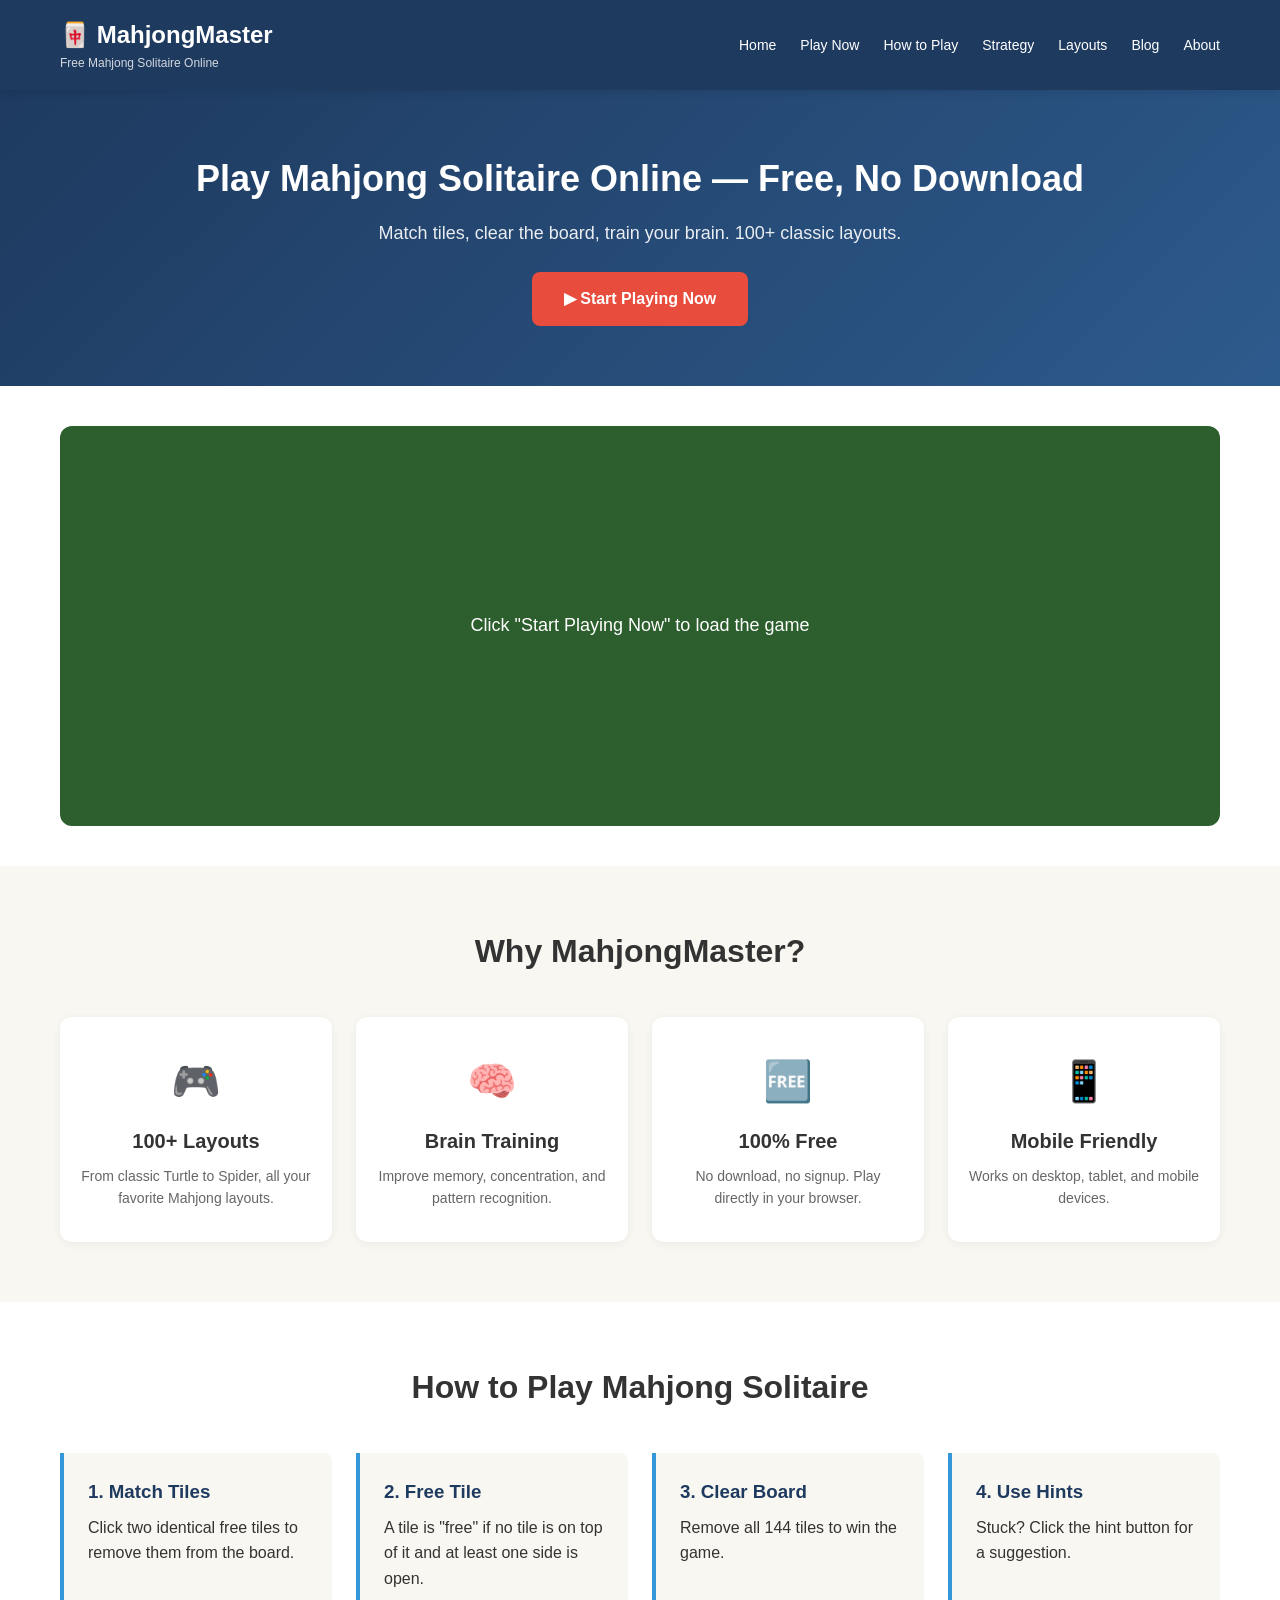
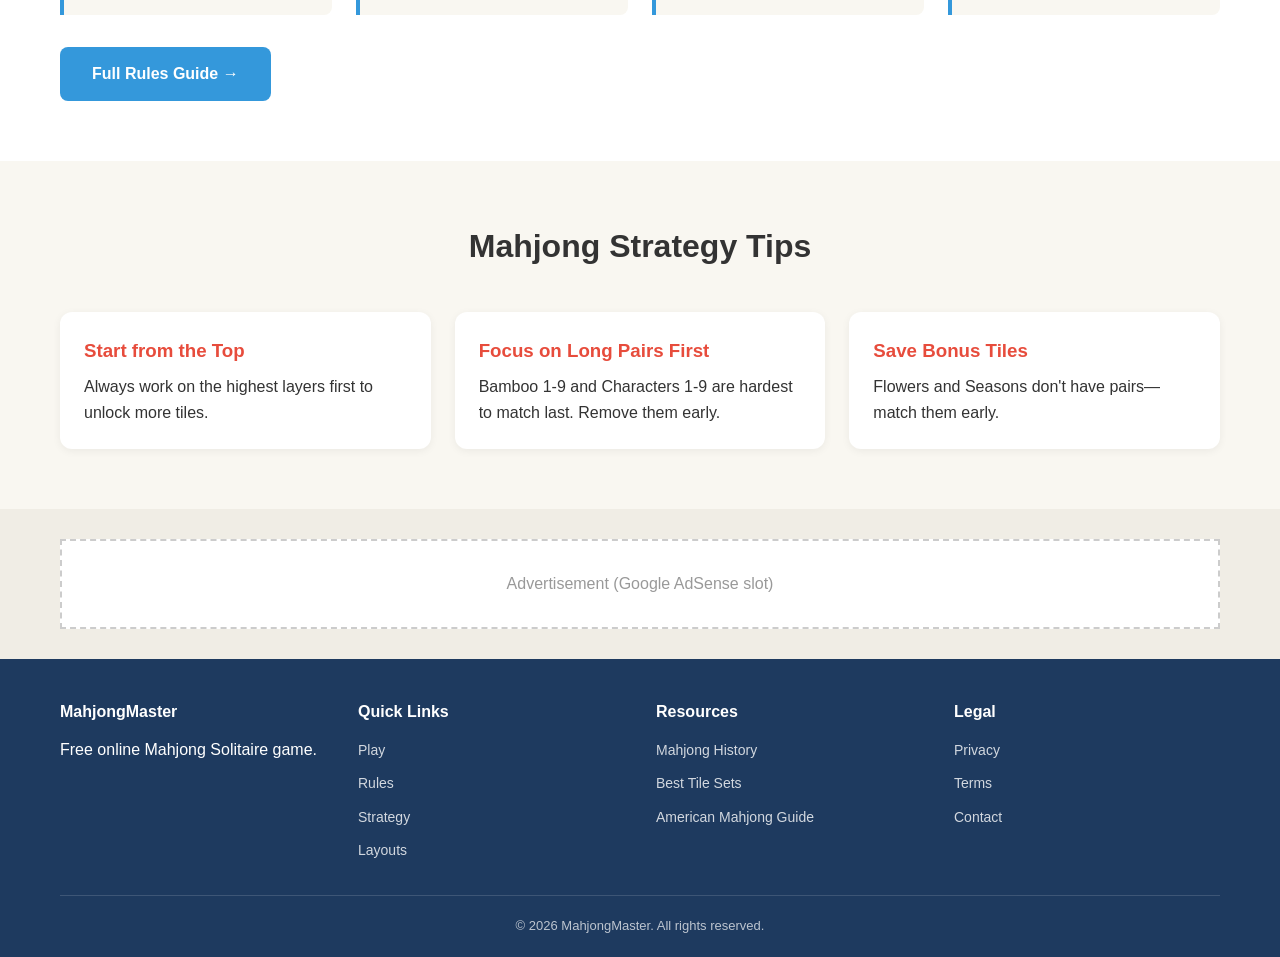
==== index.html @ 41f30564 "Initial: Mahjong Master static site - index.html: landing page - play.html: game page with mahjong e" ====
<!DOCTYPE html>
<html lang="en">
<head>
<meta charset="UTF-8">
<meta name="viewport" content="width=device-width, initial-scale=1.0">
<title>Mahjong Solitaire Online - Free Classic Tile Game | MahjongMaster</title>
<meta name="description" content="Play Mahjong Solitaire online for free. Classic tile-matching puzzle with thousands of layouts. No download required. Improve memory and concentration.">
<meta name="keywords" content="mahjong, mahjong solitaire, mahjong online, tile game, puzzle game, free mahjong">
<meta name="robots" content="index, follow">
<link rel="canonical" href="https://mahjongmaster.example.com/">
<meta property="og:title" content="Mahjong Solitaire Online - Free Classic Tile Game">
<meta property="og:description" content="Play Mahjong Solitaire online for free. Classic tile-matching puzzle game.">
<meta property="og:type" content="website">
<link rel="stylesheet" href="/css/style.css">
</head>
<body>
<header class="header">
<div class="container">
<div class="logo">
<h1>🀄 MahjongMaster</h1>
<p class="tagline">Free Mahjong Solitaire Online</p>
</div>
<nav class="nav">
<a href="/">Home</a>
<a href="/play/">Play Now</a>
<a href="/rules/">How to Play</a>
<a href="/strategy/">Strategy</a>
<a href="/layouts/">Layouts</a>
<a href="/blog/">Blog</a>
<a href="/about/">About</a>
</nav>
</div>
</header>

<section class="hero">
<div class="container">
<h2>Play Mahjong Solitaire Online — Free, No Download</h2>
<p>Match tiles, clear the board, train your brain. 100+ classic layouts.</p>
<a href="/play/" class="btn btn-primary">▶ Start Playing Now</a>
</div>
</section>

<section class="game-section">
<div class="container">
<div class="game-board" id="game-board">
<!-- Game rendered by JS -->
<div class="game-placeholder">
<p>Click "Start Playing Now" to load the game</p>
</div>
</div>
</div>
</section>

<section class="features">
<div class="container">
<h2>Why MahjongMaster?</h2>
<div class="feature-grid">
<div class="feature">
<div class="icon">🎮</div>
<h3>100+ Layouts</h3>
<p>From classic Turtle to Spider, all your favorite Mahjong layouts.</p>
</div>
<div class="feature">
<div class="icon">🧠</div>
<h3>Brain Training</h3>
<p>Improve memory, concentration, and pattern recognition.</p>
</div>
<div class="feature">
<div class="icon">🆓</div>
<h3>100% Free</h3>
<p>No download, no signup. Play directly in your browser.</p>
</div>
<div class="feature">
<div class="icon">📱</div>
<h3>Mobile Friendly</h3>
<p>Works on desktop, tablet, and mobile devices.</p>
</div>
</div>
</div>
</section>

<section class="rules-preview">
<div class="container">
<h2>How to Play Mahjong Solitaire</h2>
<div class="rules-grid">
<div class="rule">
<h3>1. Match Tiles</h3>
<p>Click two identical free tiles to remove them from the board.</p>
</div>
<div class="rule">
<h3>2. Free Tile</h3>
<p>A tile is "free" if no tile is on top of it and at least one side is open.</p>
</div>
<div class="rule">
<h3>3. Clear Board</h3>
<p>Remove all 144 tiles to win the game.</p>
</div>
<div class="rule">
<h3>4. Use Hints</h3>
<p>Stuck? Click the hint button for a suggestion.</p>
</div>
</div>
<a href="/rules/" class="btn btn-secondary">Full Rules Guide →</a>
</div>
</section>

<section class="strategy-preview">
<div class="container">
<h2>Mahjong Strategy Tips</h2>
<div class="strategy-list">
<article class="strategy-item">
<h3>Start from the Top</h3>
<p>Always work on the highest layers first to unlock more tiles.</p>
</article>
<article class="strategy-item">
<h3>Focus on Long Pairs First</h3>
<p>Bamboo 1-9 and Characters 1-9 are hardest to match last. Remove them early.</p>
</article>
<article class="strategy-item">
<h3>Save Bonus Tiles</h3>
<p>Flowers and Seasons don't have pairs—match them early.</p>
</article>
</div>
</div>
</section>

<section class="ad-slot">
<div class="container">
<!-- Placeholder for AdSense -->
<div class="ad-placeholder">Advertisement (Google AdSense slot)</div>
</div>
</section>

<footer class="footer">
<div class="container">
<div class="footer-grid">
<div>
<h4>MahjongMaster</h4>
<p>Free online Mahjong Solitaire game.</p>
</div>
<div>
<h4>Quick Links</h4>
<ul>
<li><a href="/play/">Play</a></li>
<li><a href="/rules/">Rules</a></li>
<li><a href="/strategy/">Strategy</a></li>
<li><a href="/layouts/">Layouts</a></li>
</ul>
</div>
<div>
<h4>Resources</h4>
<ul>
<li><a href="/blog/mahjong-history/">Mahjong History</a></li>
<li><a href="/blog/best-mahjong-tiles/">Best Tile Sets</a></li>
<li><a href="/blog/american-mahjong/">American Mahjong Guide</a></li>
</ul>
</div>
<div>
<h4>Legal</h4>
<ul>
<li><a href="/privacy/">Privacy</a></li>
<li><a href="/terms/">Terms</a></li>
<li><a href="/contact/">Contact</a></li>
</ul>
</div>
</div>
<p class="copyright">&copy; 2026 MahjongMaster. All rights reserved.</p>
</div>
</footer>

<script src="/js/game.js"></script>
<script src="/js/main.js"></script>
</body>
</html>
---- css/style.css ----
* {
  margin: 0;
  padding: 0;
  box-sizing: border-box;
}

body {
  font-family: -apple-system, BlinkMacSystemFont, 'Segoe UI', Roboto, Oxygen, sans-serif;
  line-height: 1.6;
  color: #333;
  background: #f9f7f1;
}

.container {
  max-width: 1200px;
  margin: 0 auto;
  padding: 0 20px;
}

/* Header */
.header {
  background: #1e3a5f;
  color: #fff;
  padding: 16px 0;
  box-shadow: 0 2px 8px rgba(0,0,0,0.1);
  position: sticky;
  top: 0;
  z-index: 100;
}

.header .container {
  display: flex;
  justify-content: space-between;
  align-items: center;
}

.logo h1 {
  font-size: 24px;
  font-weight: 700;
}

.tagline {
  font-size: 12px;
  opacity: 0.8;
}

.nav {
  display: flex;
  gap: 24px;
}

.nav a {
  color: #fff;
  text-decoration: none;
  font-size: 14px;
  font-weight: 500;
  transition: opacity 0.2s;
}

.nav a:hover {
  opacity: 0.7;
}

/* Hero */
.hero {
  background: linear-gradient(135deg, #1e3a5f 0%, #2d5a8c 100%);
  color: #fff;
  padding: 60px 0;
  text-align: center;
}

.hero h2 {
  font-size: 36px;
  margin-bottom: 12px;
}

.hero p {
  font-size: 18px;
  margin-bottom: 24px;
  opacity: 0.9;
}

/* Buttons */
.btn {
  display: inline-block;
  padding: 14px 32px;
  border-radius: 8px;
  font-weight: 600;
  text-decoration: none;
  transition: all 0.2s;
  border: none;
  cursor: pointer;
  font-size: 16px;
}

.btn-primary {
  background: #e74c3c;
  color: #fff;
}

.btn-primary:hover {
  background: #c0392b;
  transform: translateY(-2px);
}

.btn-secondary {
  background: #3498db;
  color: #fff;
}

.btn-secondary:hover {
  background: #2980b9;
}

/* Game Section */
.game-section {
  padding: 40px 0;
  background: #fff;
}

.game-board {
  background: #2c5f2d;
  border-radius: 12px;
  padding: 40px;
  min-height: 400px;
  display: flex;
  align-items: center;
  justify-content: center;
  color: #fff;
}

.game-placeholder {
  text-align: center;
  font-size: 18px;
}

/* Features */
.features {
  padding: 60px 0;
  background: #f9f7f1;
}

.features h2 {
  text-align: center;
  font-size: 32px;
  margin-bottom: 40px;
}

.feature-grid {
  display: grid;
  grid-template-columns: repeat(auto-fit, minmax(220px, 1fr));
  gap: 24px;
}

.feature {
  background: #fff;
  padding: 32px 20px;
  border-radius: 12px;
  text-align: center;
  box-shadow: 0 2px 8px rgba(0,0,0,0.06);
  transition: transform 0.2s;
}

.feature:hover {
  transform: translateY(-4px);
}

.feature .icon {
  font-size: 40px;
  margin-bottom: 12px;
}

.feature h3 {
  font-size: 20px;
  margin-bottom: 8px;
}

.feature p {
  color: #666;
  font-size: 14px;
}

/* Rules */
.rules-preview {
  padding: 60px 0;
  background: #fff;
}

.rules-preview h2 {
  text-align: center;
  font-size: 32px;
  margin-bottom: 40px;
}

.rules-grid {
  display: grid;
  grid-template-columns: repeat(auto-fit, minmax(240px, 1fr));
  gap: 24px;
  margin-bottom: 32px;
}

.rule {
  padding: 24px;
  border-left: 4px solid #3498db;
  background: #f9f7f1;
  border-radius: 0 8px 8px 0;
}

.rule h3 {
  margin-bottom: 8px;
  color: #1e3a5f;
}

/* Strategy */
.strategy-preview {
  padding: 60px 0;
  background: #f9f7f1;
}

.strategy-preview h2 {
  text-align: center;
  font-size: 32px;
  margin-bottom: 40px;
}

.strategy-list {
  display: grid;
  grid-template-columns: repeat(auto-fit, minmax(280px, 1fr));
  gap: 24px;
}

.strategy-item {
  background: #fff;
  padding: 24px;
  border-radius: 12px;
  box-shadow: 0 2px 8px rgba(0,0,0,0.06);
}

.strategy-item h3 {
  color: #e74c3c;
  margin-bottom: 8px;
}

/* Ad slot */
.ad-slot {
  padding: 30px 0;
  background: #f0ede5;
}

.ad-placeholder {
  text-align: center;
  padding: 30px;
  background: #fff;
  border: 2px dashed #ccc;
  color: #999;
}

/* Footer */
.footer {
  background: #1e3a5f;
  color: #fff;
  padding: 40px 0 20px;
}

.footer-grid {
  display: grid;
  grid-template-columns: repeat(auto-fit, minmax(200px, 1fr));
  gap: 32px;
  margin-bottom: 24px;
}

.footer h4 {
  margin-bottom: 12px;
}

.footer ul {
  list-style: none;
}

.footer ul li {
  margin-bottom: 8px;
}

.footer a {
  color: #fff;
  opacity: 0.8;
  text-decoration: none;
  font-size: 14px;
}

.footer a:hover {
  opacity: 1;
}

.copyright {
  text-align: center;
  padding-top: 20px;
  border-top: 1px solid rgba(255,255,255,0.2);
  opacity: 0.7;
  font-size: 13px;
}

/* Responsive */
@media (max-width: 768px) {
  .header .container {
    flex-direction: column;
    gap: 12px;
  }
  .nav {
    flex-wrap: wrap;
    justify-content: center;
    gap: 16px;
  }
  .hero h2 {
    font-size: 24px;
  }
  .features h2, .rules-preview h2, .strategy-preview h2 {
    font-size: 24px;
  }
}
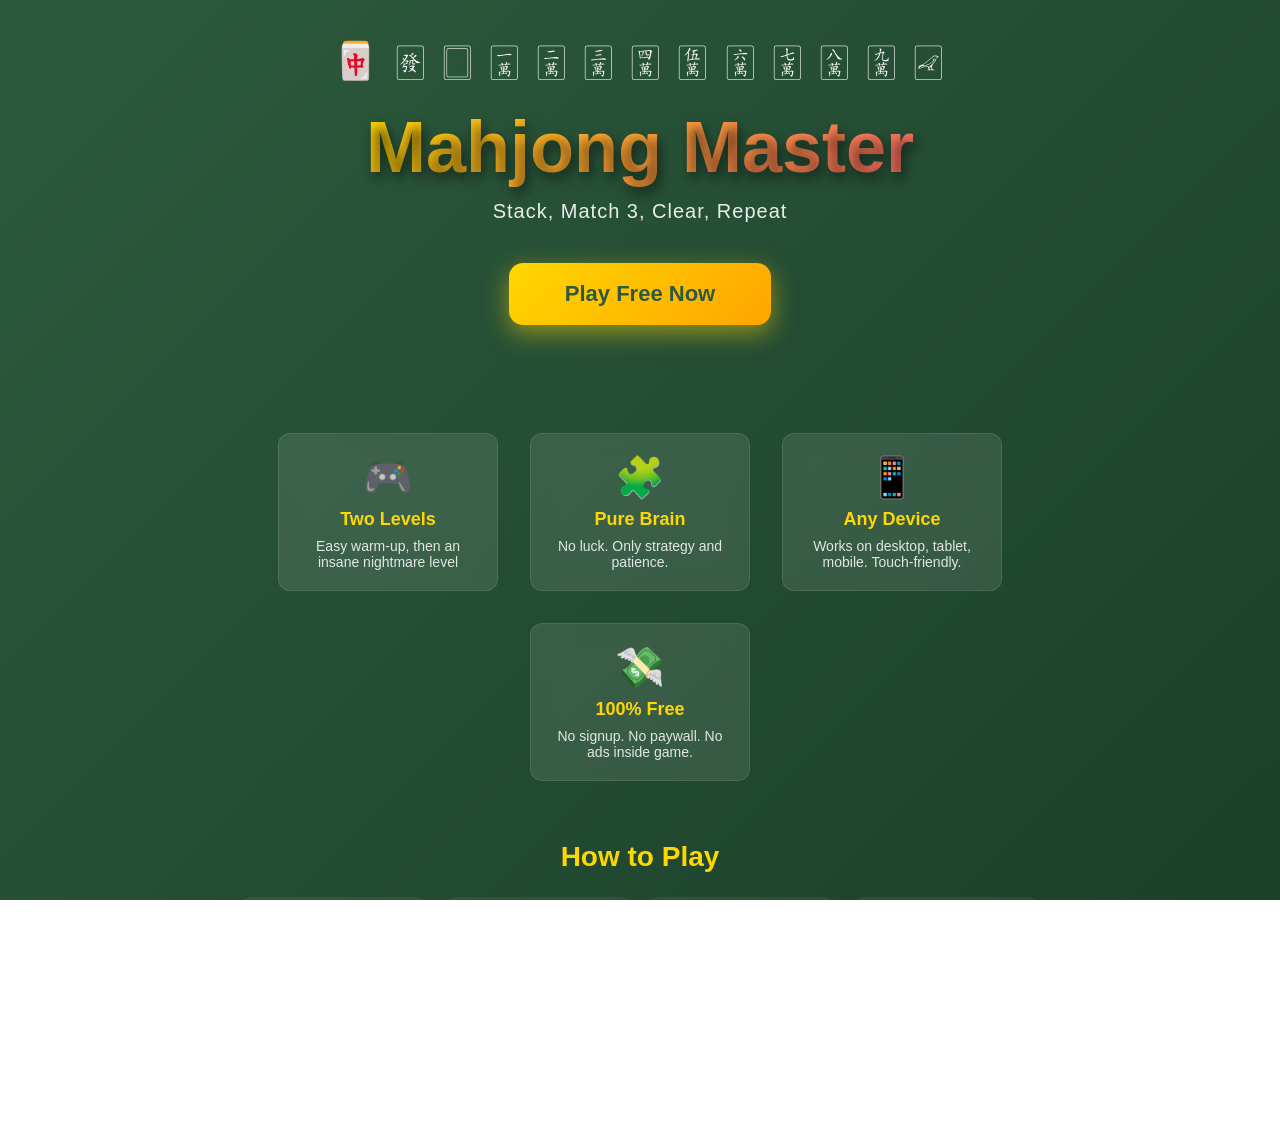
==== commit 57ce8f8a: "Rewrite game as Sheep-a-Sheep style mahjong puzzle - Replaced 144-tile solitaire with sheep-a-sheep " ====
--- a/index.html
+++ b/index.html
@@ -3,172 +3,57 @@
 <head>
 <meta charset="UTF-8">
 <meta name="viewport" content="width=device-width, initial-scale=1.0">
-<title>Mahjong Solitaire Online - Free Classic Tile Game | MahjongMaster</title>
-<meta name="description" content="Play Mahjong Solitaire online for free. Classic tile-matching puzzle with thousands of layouts. No download required. Improve memory and concentration.">
-<meta name="keywords" content="mahjong, mahjong solitaire, mahjong online, tile game, puzzle game, free mahjong">
-<meta name="robots" content="index, follow">
+<title>Mahjong Master - Free Online Puzzle Game | Stack and Match</title>
+<meta name="description" content="Play Mahjong Master free online. Stack mahjong tiles, match 3 of the same kind to clear. Two levels - easy and insane. No download, no signup.">
+<meta name="keywords" content="mahjong, mahjong master, sheep a sheep, mahjong puzzle, stack mahjong, free mahjong">
 <link rel="canonical" href="https://mahjongmaster.example.com/">
-<meta property="og:title" content="Mahjong Solitaire Online - Free Classic Tile Game">
-<meta property="og:description" content="Play Mahjong Solitaire online for free. Classic tile-matching puzzle game.">
+<meta property="og:title" content="Mahjong Master - Free Online">
+<meta property="og:description" content="Stack, match, clear. The viral sheep-a-sheep style mahjong game.">
 <meta property="og:type" content="website">
 <link rel="stylesheet" href="/css/style.css">
 </head>
 <body>
-<header class="header">
-<div class="container">
-<div class="logo">
-<h1>🀄 MahjongMaster</h1>
-<p class="tagline">Free Mahjong Solitaire Online</p>
-</div>
-<nav class="nav">
-<a href="/">Home</a>
-<a href="/play/">Play Now</a>
-<a href="/rules/">How to Play</a>
-<a href="/strategy/">Strategy</a>
-<a href="/layouts/">Layouts</a>
-<a href="/blog/">Blog</a>
-<a href="/about/">About</a>
-</nav>
-</div>
-</header>
-
 <section class="hero">
-<div class="container">
-<h2>Play Mahjong Solitaire Online — Free, No Download</h2>
-<p>Match tiles, clear the board, train your brain. 100+ classic layouts.</p>
-<a href="/play/" class="btn btn-primary">▶ Start Playing Now</a>
-</div>
+  <div class="hero-tiles">🀄 🀅 🀆 🀇 🀈 🀉 🀊 🀋 🀌 🀍 🀎 🀏 🀐</div>
+  <h1>Mahjong Master</h1>
+  <p class="subtitle">Stack, Match 3, Clear, Repeat</p>
+  <a href="/play.html" class="cta">Play Free Now</a>
+  <div class="features">
+    <div class="feature">
+      <div class="icon">🎮</div>
+      <h3>Two Levels</h3>
+      <p>Easy warm-up, then an insane nightmare level</p>
+    </div>
+    <div class="feature">
+      <div class="icon">🧩</div>
+      <h3>Pure Brain</h3>
+      <p>No luck. Only strategy and patience.</p>
+    </div>
+    <div class="feature">
+      <div class="icon">📱</div>
+      <h3>Any Device</h3>
+      <p>Works on desktop, tablet, mobile. Touch-friendly.</p>
+    </div>
+    <div class="feature">
+      <div class="icon">💸</div>
+      <h3>100% Free</h3>
+      <p>No signup. No paywall. No ads inside game.</p>
+    </div>
+  </div>
+  <div class="how-to">
+    <h2>How to Play</h2>
+    <div class="steps">
+      <div class="step"><span class="num">1</span><p>Tap any tile on top of the stack</p></div>
+      <div class="step"><span class="num">2</span><p>Collect 3 matching tiles to clear them</p></div>
+      <div class="step"><span class="num">3</span><p>Don't fill the 7-slot tray, or you lose</p></div>
+      <div class="step"><span class="num">4</span><p>Clear all tiles to advance levels</p></div>
+    </div>
+  </div>
+  <footer class="hero-footer">
+    <a href="/rules.html">Rules</a>
+    <a href="/play.html">Play</a>
+    <span>(c) 2026 Mahjong Master</span>
+  </footer>
 </section>
-
-<section class="game-section">
-<div class="container">
-<div class="game-board" id="game-board">
-<!-- Game rendered by JS -->
-<div class="game-placeholder">
-<p>Click "Start Playing Now" to load the game</p>
-</div>
-</div>
-</div>
-</section>
-
-<section class="features">
-<div class="container">
-<h2>Why MahjongMaster?</h2>
-<div class="feature-grid">
-<div class="feature">
-<div class="icon">🎮</div>
-<h3>100+ Layouts</h3>
-<p>From classic Turtle to Spider, all your favorite Mahjong layouts.</p>
-</div>
-<div class="feature">
-<div class="icon">🧠</div>
-<h3>Brain Training</h3>
-<p>Improve memory, concentration, and pattern recognition.</p>
-</div>
-<div class="feature">
-<div class="icon">🆓</div>
-<h3>100% Free</h3>
-<p>No download, no signup. Play directly in your browser.</p>
-</div>
-<div class="feature">
-<div class="icon">📱</div>
-<h3>Mobile Friendly</h3>
-<p>Works on desktop, tablet, and mobile devices.</p>
-</div>
-</div>
-</div>
-</section>
-
-<section class="rules-preview">
-<div class="container">
-<h2>How to Play Mahjong Solitaire</h2>
-<div class="rules-grid">
-<div class="rule">
-<h3>1. Match Tiles</h3>
-<p>Click two identical free tiles to remove them from the board.</p>
-</div>
-<div class="rule">
-<h3>2. Free Tile</h3>
-<p>A tile is "free" if no tile is on top of it and at least one side is open.</p>
-</div>
-<div class="rule">
-<h3>3. Clear Board</h3>
-<p>Remove all 144 tiles to win the game.</p>
-</div>
-<div class="rule">
-<h3>4. Use Hints</h3>
-<p>Stuck? Click the hint button for a suggestion.</p>
-</div>
-</div>
-<a href="/rules/" class="btn btn-secondary">Full Rules Guide →</a>
-</div>
-</section>
-
-<section class="strategy-preview">
-<div class="container">
-<h2>Mahjong Strategy Tips</h2>
-<div class="strategy-list">
-<article class="strategy-item">
-<h3>Start from the Top</h3>
-<p>Always work on the highest layers first to unlock more tiles.</p>
-</article>
-<article class="strategy-item">
-<h3>Focus on Long Pairs First</h3>
-<p>Bamboo 1-9 and Characters 1-9 are hardest to match last. Remove them early.</p>
-</article>
-<article class="strategy-item">
-<h3>Save Bonus Tiles</h3>
-<p>Flowers and Seasons don't have pairs—match them early.</p>
-</article>
-</div>
-</div>
-</section>
-
-<section class="ad-slot">
-<div class="container">
-<!-- Placeholder for AdSense -->
-<div class="ad-placeholder">Advertisement (Google AdSense slot)</div>
-</div>
-</section>
-
-<footer class="footer">
-<div class="container">
-<div class="footer-grid">
-<div>
-<h4>MahjongMaster</h4>
-<p>Free online Mahjong Solitaire game.</p>
-</div>
-<div>
-<h4>Quick Links</h4>
-<ul>
-<li><a href="/play/">Play</a></li>
-<li><a href="/rules/">Rules</a></li>
-<li><a href="/strategy/">Strategy</a></li>
-<li><a href="/layouts/">Layouts</a></li>
-</ul>
-</div>
-<div>
-<h4>Resources</h4>
-<ul>
-<li><a href="/blog/mahjong-history/">Mahjong History</a></li>
-<li><a href="/blog/best-mahjong-tiles/">Best Tile Sets</a></li>
-<li><a href="/blog/american-mahjong/">American Mahjong Guide</a></li>
-</ul>
-</div>
-<div>
-<h4>Legal</h4>
-<ul>
-<li><a href="/privacy/">Privacy</a></li>
-<li><a href="/terms/">Terms</a></li>
-<li><a href="/contact/">Contact</a></li>
-</ul>
-</div>
-</div>
-<p class="copyright">&copy; 2026 MahjongMaster. All rights reserved.</p>
-</div>
-</footer>
-
-<script src="/js/game.js"></script>
-<script src="/js/main.js"></script>
 </body>
 </html>
--- a/css/style.css
+++ b/css/style.css
@@ -1,320 +1,400 @@
-* {
-  margin: 0;
-  padding: 0;
-  box-sizing: border-box;
-}
-
-body {
-  font-family: -apple-system, BlinkMacSystemFont, 'Segoe UI', Roboto, Oxygen, sans-serif;
-  line-height: 1.6;
-  color: #333;
-  background: #f9f7f1;
-}
-
-.container {
-  max-width: 1200px;
-  margin: 0 auto;
-  padding: 0 20px;
-}
-
-/* Header */
-.header {
-  background: #1e3a5f;
+/* Mahjong Master - Global Styles */
+
+* { box-sizing: border-box; margin: 0; padding: 0; }
+
+html, body {
+  height: 100%;
+  font-family: -apple-system, BlinkMacSystemFont, "Segoe UI", Roboto, sans-serif;
+  background: linear-gradient(135deg, #2d5a3d 0%, #1a3d28 100%);
   color: #fff;
-  padding: 16px 0;
-  box-shadow: 0 2px 8px rgba(0,0,0,0.1);
-  position: sticky;
-  top: 0;
+  overflow: hidden;
+  -webkit-tap-highlight-color: transparent;
+}
+
+/* ===== Home Page ===== */
+.hero {
+  min-height: 100vh;
+  display: flex;
+  flex-direction: column;
+  align-items: center;
+  justify-content: center;
+  padding: 40px 20px;
+  text-align: center;
+  background: linear-gradient(135deg, #2d5a3d 0%, #1a3d28 100%);
+  color: #fff;
+}
+.hero h1 {
+  font-size: 64px;
+  margin-bottom: 12px;
+  text-shadow: 2px 4px 8px rgba(0,0,0,0.4);
+}
+.hero .subtitle {
+  font-size: 22px;
+  opacity: 0.9;
+  margin-bottom: 32px;
+}
+.hero .cta {
+  display: inline-block;
+  padding: 16px 48px;
+  background: #ffd700;
+  color: #2d5a3d;
+  text-decoration: none;
+  font-weight: 700;
+  font-size: 20px;
+  border-radius: 12px;
+  box-shadow: 0 6px 20px rgba(255, 215, 0, 0.4);
+  transition: transform 0.2s;
+}
+.hero .cta:hover { transform: translateY(-2px); }
+.hero .features {
+  display: flex;
+  gap: 32px;
+  margin-top: 48px;
+  flex-wrap: wrap;
+  justify-content: center;
+}
+.hero .feature {
+  background: rgba(255,255,255,0.1);
+  padding: 20px;
+  border-radius: 12px;
+  max-width: 220px;
+}
+.hero .feature .icon { font-size: 40px; margin-bottom: 8px; }
+
+/* ===== Game Page (play.html) ===== */
+.game-body {
+  display: flex;
+  flex-direction: column;
+  height: 100vh;
+  overflow: hidden;
+}
+
+.game-header {
+  flex: 0 0 auto;
+  padding: 12px 16px;
+  background: rgba(0,0,0,0.2);
+  backdrop-filter: blur(10px);
+  border-bottom: 1px solid rgba(255,255,255,0.1);
+}
+
+.game-title {
+  display: flex;
+  align-items: baseline;
+  gap: 12px;
+  margin-bottom: 10px;
+  justify-content: center;
+}
+.game-title-zh {
+  font-size: 28px;
+  font-weight: 800;
+  color: #ffd700;
+}
+.game-title-en {
+  font-size: 16px;
+  opacity: 0.7;
+  letter-spacing: 2px;
+}
+
+.game-status {
+  display: flex;
+  justify-content: center;
+  gap: 24px;
+  flex-wrap: wrap;
+}
+.status-item { text-align: center; min-width: 80px; }
+.status-label {
+  font-size: 10px;
+  text-transform: uppercase;
+  letter-spacing: 1px;
+  opacity: 0.6;
+  margin-bottom: 2px;
+}
+.status-value {
+  font-size: 16px;
+  font-weight: 700;
+  color: #ffd700;
+}
+
+.game-area {
+  flex: 1 1 auto;
+  position: relative;
+  overflow: hidden;
+  background: radial-gradient(ellipse at center, #3a6f4d 0%, #1a3d28 100%);
+}
+
+.tile {
+  position: absolute;
+  width: 44px;
+  height: 44px;
+  display: flex;
+  align-items: center;
+  justify-content: center;
+  background: linear-gradient(135deg, #fff8e1 0%, #ffe4b5 100%);
+  border: 1.5px solid #8b6f47;
+  border-radius: 6px;
+  font-size: 32px;
+  cursor: pointer;
+  user-select: none;
+  box-shadow: 1px 3px 6px rgba(0,0,0,0.4);
+  transition: transform 0.12s ease, box-shadow 0.12s ease;
+  line-height: 1;
+}
+.tile:hover:not(.locked) {
+  transform: scale(1.15);
+  box-shadow: 0 4px 12px rgba(255, 215, 0, 0.6);
+  z-index: 1000;
+}
+.tile:active:not(.locked) {
+  transform: scale(0.95);
+}
+.tile.locked {
+  background: linear-gradient(135deg, #888 0%, #555 100%);
+  cursor: not-allowed;
+  filter: brightness(0.5);
+}
+
+.game-controls {
+  flex: 0 0 auto;
+  padding: 12px 16px 20px;
+  background: rgba(0,0,0,0.3);
+  border-top: 1px solid rgba(255,255,255,0.1);
+}
+
+.slot-row, .removed-row {
+  display: flex;
+  align-items: center;
+  gap: 10px;
+  margin-bottom: 10px;
+  min-height: 50px;
+}
+.row-label {
+  font-size: 12px;
+  text-transform: uppercase;
+  letter-spacing: 1px;
+  opacity: 0.6;
+  min-width: 60px;
+}
+
+.active-slot {
+  flex: 1;
+  display: flex;
+  gap: 4px;
+  padding: 4px;
+  background: rgba(255,255,255,0.05);
+  border: 2px dashed rgba(255,255,255,0.3);
+  border-radius: 8px;
+  min-height: 50px;
+  overflow-x: auto;
+}
+
+.removed-slot {
+  display: flex;
+  gap: 4px;
+  min-height: 50px;
+  align-items: center;
+}
+
+.slot-tile {
+  position: relative;
+  width: 42px;
+  height: 42px;
+  flex-shrink: 0;
+}
+
+.removed-tile {
+  position: relative;
+  width: 38px;
+  height: 38px;
+  flex-shrink: 0;
+  opacity: 0.4;
+  filter: grayscale(0.6);
+}
+
+.buttons {
+  display: flex;
+  gap: 10px;
+  justify-content: center;
+}
+
+.btn {
+  padding: 10px 24px;
+  border: none;
+  border-radius: 8px;
+  font-size: 14px;
+  font-weight: 700;
+  cursor: pointer;
+  transition: transform 0.1s, opacity 0.2s;
+  letter-spacing: 0.5px;
+}
+.btn:active { transform: scale(0.96); }
+.btn:disabled { opacity: 0.4; cursor: not-allowed; }
+.btn-primary { background: #ffd700; color: #2d5a3d; }
+.btn-secondary { background: #fff; color: #2d5a3d; }
+.btn-restart { background: #ff6b6b; color: #fff; }
+
+.toast {
+  position: fixed;
+  top: 50%;
+  left: 50%;
+  transform: translate(-50%, -50%) scale(0.8);
+  background: rgba(0,0,0,0.9);
+  color: #ffd700;
+  padding: 20px 40px;
+  border-radius: 12px;
+  font-size: 22px;
+  font-weight: 700;
+  opacity: 0;
+  pointer-events: none;
+  transition: opacity 0.3s, transform 0.3s;
+  z-index: 9999;
+  text-align: center;
+  max-width: 90vw;
+  border: 2px solid #ffd700;
+}
+.toast.show {
+  opacity: 1;
+  transform: translate(-50%, -50%) scale(1);
+}
+
+.back-link {
+  position: fixed;
+  top: 8px;
+  left: 12px;
+  color: #ffd700;
+  text-decoration: none;
+  font-size: 13px;
+  opacity: 0.6;
   z-index: 100;
 }
-
-.header .container {
-  display: flex;
-  justify-content: space-between;
-  align-items: center;
-}
-
-.logo h1 {
-  font-size: 24px;
-  font-weight: 700;
-}
-
-.tagline {
-  font-size: 12px;
-  opacity: 0.8;
-}
-
-.nav {
-  display: flex;
-  gap: 24px;
-}
-
-.nav a {
-  color: #fff;
+.back-link:hover { opacity: 1; }
+
+/* Mobile */
+@media (max-width: 600px) {
+  .tile {
+    width: 36px;
+    height: 36px;
+    font-size: 26px;
+  }
+  .game-title-zh { font-size: 22px; }
+  .game-title-en { font-size: 13px; }
+  .game-status { gap: 12px; }
+  .status-item { min-width: 60px; }
+  .status-value { font-size: 14px; }
+  .slot-tile { width: 36px; height: 36px; }
+  .removed-tile { width: 32px; height: 32px; }
+}
+
+.hero h1 {
+  font-size: 72px;
+  font-weight: 900;
+  margin-bottom: 12px;
+  text-shadow: 3px 6px 12px rgba(0,0,0,0.5);
+  background: linear-gradient(135deg, #ffd700 0%, #ff6b6b 100%);
+  -webkit-background-clip: text;
+  background-clip: text;
+  -webkit-text-fill-color: transparent;
+}
+.hero .subtitle {
+  font-size: 20px;
+  opacity: 0.9;
+  margin-bottom: 40px;
+  letter-spacing: 1px;
+}
+.hero-tiles {
+  font-size: 36px;
+  margin-bottom: 24px;
+  letter-spacing: 4px;
+}
+.hero .cta {
+  display: inline-block;
+  padding: 18px 56px;
+  background: linear-gradient(135deg, #ffd700 0%, #ffa500 100%);
+  color: #2d5a3d;
   text-decoration: none;
-  font-size: 14px;
-  font-weight: 500;
-  transition: opacity 0.2s;
-}
-
-.nav a:hover {
-  opacity: 0.7;
-}
-
-/* Hero */
-.hero {
-  background: linear-gradient(135deg, #1e3a5f 0%, #2d5a8c 100%);
-  color: #fff;
-  padding: 60px 0;
-  text-align: center;
-}
-
-.hero h2 {
-  font-size: 36px;
-  margin-bottom: 12px;
-}
-
-.hero p {
-  font-size: 18px;
+  font-weight: 800;
+  font-size: 22px;
+  border-radius: 14px;
+  box-shadow: 0 8px 24px rgba(255, 215, 0, 0.5);
+  transition: transform 0.2s, box-shadow 0.2s;
+  margin-bottom: 60px;
+}
+.hero .cta:hover {
+  transform: translateY(-3px);
+  box-shadow: 0 12px 32px rgba(255, 215, 0, 0.7);
+}
+
+.features {
+  display: grid;
+  grid-template-columns: repeat(auto-fit, minmax(200px, 1fr));
+  gap: 20px;
+  max-width: 900px;
+  width: 100%;
+  margin-bottom: 60px;
+}
+.feature {
+  background: rgba(255,255,255,0.08);
+  padding: 24px 16px;
+  border-radius: 14px;
+  border: 1px solid rgba(255,255,255,0.1);
+  backdrop-filter: blur(10px);
+}
+.feature .icon { font-size: 44px; margin-bottom: 12px; }
+.feature h3 { font-size: 18px; margin-bottom: 8px; color: #ffd700; }
+.feature p { font-size: 14px; opacity: 0.85; }
+
+.how-to {
+  max-width: 800px;
+  width: 100%;
+  margin-bottom: 40px;
+}
+.how-to h2 {
+  font-size: 28px;
   margin-bottom: 24px;
-  opacity: 0.9;
-}
-
-/* Buttons */
-.btn {
-  display: inline-block;
-  padding: 14px 32px;
-  border-radius: 8px;
-  font-weight: 600;
-  text-decoration: none;
-  transition: all 0.2s;
-  border: none;
-  cursor: pointer;
-  font-size: 16px;
-}
-
-.btn-primary {
-  background: #e74c3c;
-  color: #fff;
-}
-
-.btn-primary:hover {
-  background: #c0392b;
-  transform: translateY(-2px);
-}
-
-.btn-secondary {
-  background: #3498db;
-  color: #fff;
-}
-
-.btn-secondary:hover {
-  background: #2980b9;
-}
-
-/* Game Section */
-.game-section {
-  padding: 40px 0;
-  background: #fff;
-}
-
-.game-board {
-  background: #2c5f2d;
-  border-radius: 12px;
-  padding: 40px;
-  min-height: 400px;
-  display: flex;
-  align-items: center;
-  justify-content: center;
-  color: #fff;
-}
-
-.game-placeholder {
-  text-align: center;
-  font-size: 18px;
-}
-
-/* Features */
-.features {
-  padding: 60px 0;
-  background: #f9f7f1;
-}
-
-.features h2 {
-  text-align: center;
-  font-size: 32px;
-  margin-bottom: 40px;
-}
-
-.feature-grid {
+  color: #ffd700;
+}
+.steps {
   display: grid;
-  grid-template-columns: repeat(auto-fit, minmax(220px, 1fr));
-  gap: 24px;
-}
-
-.feature {
-  background: #fff;
-  padding: 32px 20px;
+  grid-template-columns: repeat(auto-fit, minmax(150px, 1fr));
+  gap: 16px;
+}
+.step {
+  background: rgba(255,255,255,0.06);
+  padding: 20px 16px;
   border-radius: 12px;
   text-align: center;
-  box-shadow: 0 2px 8px rgba(0,0,0,0.06);
-  transition: transform 0.2s;
-}
-
-.feature:hover {
-  transform: translateY(-4px);
-}
-
-.feature .icon {
-  font-size: 40px;
+  position: relative;
+}
+.step .num {
+  display: inline-block;
+  width: 36px;
+  height: 36px;
+  line-height: 36px;
+  background: #ffd700;
+  color: #2d5a3d;
+  border-radius: 50%;
+  font-weight: 800;
+  font-size: 18px;
   margin-bottom: 12px;
 }
-
-.feature h3 {
-  font-size: 20px;
-  margin-bottom: 8px;
-}
-
-.feature p {
-  color: #666;
-  font-size: 14px;
-}
-
-/* Rules */
-.rules-preview {
-  padding: 60px 0;
-  background: #fff;
-}
-
-.rules-preview h2 {
-  text-align: center;
-  font-size: 32px;
-  margin-bottom: 40px;
-}
-
-.rules-grid {
-  display: grid;
-  grid-template-columns: repeat(auto-fit, minmax(240px, 1fr));
+.step p { font-size: 14px; opacity: 0.9; }
+
+.hero-footer {
+  display: flex;
   gap: 24px;
-  margin-bottom: 32px;
-}
-
-.rule {
-  padding: 24px;
-  border-left: 4px solid #3498db;
-  background: #f9f7f1;
-  border-radius: 0 8px 8px 0;
-}
-
-.rule h3 {
-  margin-bottom: 8px;
-  color: #1e3a5f;
-}
-
-/* Strategy */
-.strategy-preview {
-  padding: 60px 0;
-  background: #f9f7f1;
-}
-
-.strategy-preview h2 {
-  text-align: center;
-  font-size: 32px;
-  margin-bottom: 40px;
-}
-
-.strategy-list {
-  display: grid;
-  grid-template-columns: repeat(auto-fit, minmax(280px, 1fr));
-  gap: 24px;
-}
-
-.strategy-item {
-  background: #fff;
-  padding: 24px;
-  border-radius: 12px;
-  box-shadow: 0 2px 8px rgba(0,0,0,0.06);
-}
-
-.strategy-item h3 {
-  color: #e74c3c;
-  margin-bottom: 8px;
-}
-
-/* Ad slot */
-.ad-slot {
-  padding: 30px 0;
-  background: #f0ede5;
-}
-
-.ad-placeholder {
-  text-align: center;
-  padding: 30px;
-  background: #fff;
-  border: 2px dashed #ccc;
-  color: #999;
-}
-
-/* Footer */
-.footer {
-  background: #1e3a5f;
-  color: #fff;
-  padding: 40px 0 20px;
-}
-
-.footer-grid {
-  display: grid;
-  grid-template-columns: repeat(auto-fit, minmax(200px, 1fr));
-  gap: 32px;
-  margin-bottom: 24px;
-}
-
-.footer h4 {
-  margin-bottom: 12px;
-}
-
-.footer ul {
-  list-style: none;
-}
-
-.footer ul li {
-  margin-bottom: 8px;
-}
-
-.footer a {
-  color: #fff;
-  opacity: 0.8;
+  align-items: center;
+  font-size: 13px;
+  opacity: 0.6;
+  margin-top: 20px;
+}
+.hero-footer a {
+  color: #ffd700;
   text-decoration: none;
-  font-size: 14px;
-}
-
-.footer a:hover {
-  opacity: 1;
-}
-
-.copyright {
-  text-align: center;
-  padding-top: 20px;
-  border-top: 1px solid rgba(255,255,255,0.2);
-  opacity: 0.7;
-  font-size: 13px;
-}
-
-/* Responsive */
-@media (max-width: 768px) {
-  .header .container {
-    flex-direction: column;
-    gap: 12px;
-  }
-  .nav {
-    flex-wrap: wrap;
-    justify-content: center;
-    gap: 16px;
-  }
-  .hero h2 {
-    font-size: 24px;
-  }
-  .features h2, .rules-preview h2, .strategy-preview h2 {
-    font-size: 24px;
-  }
-}
+}
+.hero-footer a:hover { text-decoration: underline; }
+
+@media (max-width: 600px) {
+  .hero h1 { font-size: 44px; }
+  .hero .subtitle { font-size: 16px; }
+  .hero .cta { padding: 14px 40px; font-size: 18px; }
+  .hero-tiles { font-size: 24px; letter-spacing: 2px; }
+}
